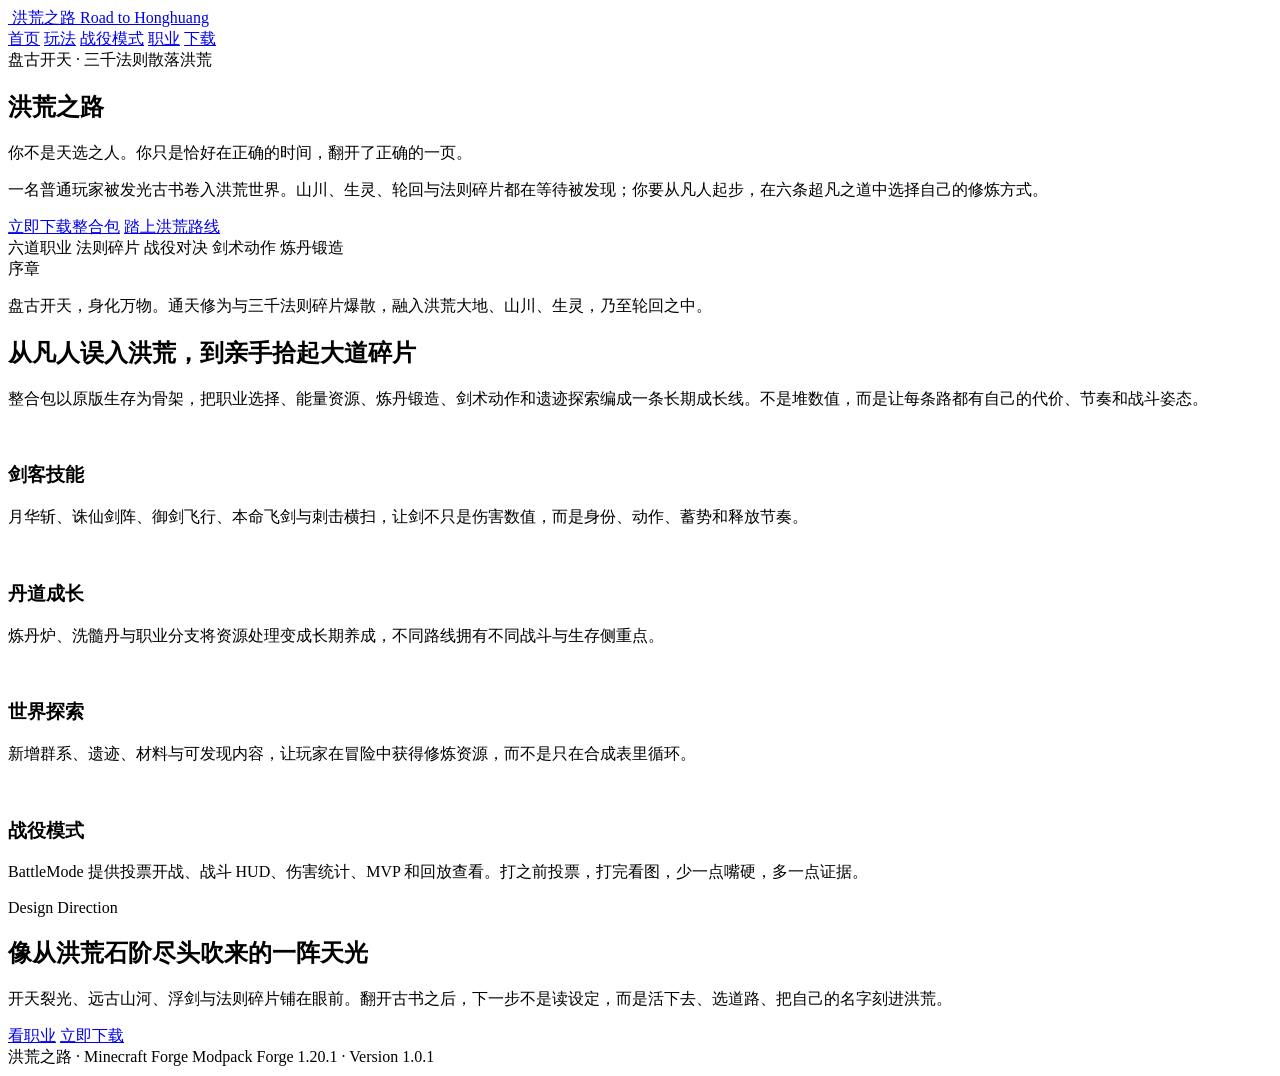
==== index.html @ 897bc189 "Add files via upload" ====
<!doctype html>
<html lang="zh-CN">
  <head>
    <meta charset="utf-8">
    <meta name="viewport" content="width=device-width, initial-scale=1">
    <title>洪荒之路 | Minecraft 修仙整合包</title>
    <meta name="description" content="洪荒之路 Minecraft 修仙整合包宣传站。开天之后，三千大道散落洪荒。">
    <link rel="stylesheet" href="styles.css">
  </head>
  <body class="home-page">
    <div class="site-shell">
      <header class="topbar">
        <a class="brand" href="index.html" aria-label="洪荒之路首页">
          <img class="brand-mark" src="assets/textures/book_of_truth.png" alt="">
          <span class="brand-text">
            <span class="brand-title">洪荒之路</span>
            <span class="brand-subtitle">Road to Honghuang</span>
          </span>
        </a>
        <nav class="nav" aria-label="主导航">
          <a class="active" href="index.html">首页</a>
          <a href="gameplay.html">玩法</a>
          <a href="battle.html">战役模式</a>
          <a href="classes.html">职业</a>
          <a href="download.html">下载</a>
        </nav>
      </header>

      <main>
        <section class="hero">
          <div class="hero-copy reveal">
            <span class="kicker">盘古开天 · 三千法则散落洪荒</span>
            <h1>洪荒之路</h1>
            <p class="prologue">你不是天选之人。你只是恰好在正确的时间，翻开了正确的一页。</p>
            <p class="hero-lede">一名普通玩家被发光古书卷入洪荒世界。山川、生灵、轮回与法则碎片都在等待被发现；你要从凡人起步，在六条超凡之道中选择自己的修炼方式。</p>
            <div class="cta-row">
              <a class="button primary" data-download-link href="download.html">立即下载整合包</a>
              <a class="button" href="gameplay.html">踏上洪荒路线</a>
            </div>
            <div class="hero-runes" aria-label="整合包特性">
              <span>六道职业</span>
              <span>法则碎片</span>
              <span>战役对决</span>
              <span>剑术动作</span>
              <span>炼丹锻造</span>
            </div>
          </div>

          <div class="hero-art reveal" aria-hidden="true"></div>
        </section>

        <section class="section">
          <div class="prologue-card reveal">
            <span class="seal">序章</span>
            <p>盘古开天，身化万物。通天修为与三千法则碎片爆散，融入洪荒大地、山川、生灵，乃至轮回之中。</p>
          </div>
        </section>

        <section class="section">
          <div class="section-header reveal">
            <h2>从凡人误入洪荒，到亲手拾起大道碎片</h2>
            <p>整合包以原版生存为骨架，把职业选择、能量资源、炼丹锻造、剑术动作和遗迹探索编成一条长期成长线。不是堆数值，而是让每条路都有自己的代价、节奏和战斗姿态。</p>
          </div>
          <div class="grid three">
            <article class="feature reveal">
              <div>
                <img src="assets/textures/swordsman_moon_slash.png" alt="">
                <h3>剑客技能</h3>
                <p>月华斩、诛仙剑阵、御剑飞行、本命飞剑与刺击横扫，让剑不只是伤害数值，而是身份、动作、蓄势和释放节奏。</p>
              </div>
            </article>
            <article class="feature reveal">
              <div>
                <img src="assets/textures/xisui_dan.png" alt="">
                <h3>丹道成长</h3>
                <p>炼丹炉、洗髓丹与职业分支将资源处理变成长期养成，不同路线拥有不同战斗与生存侧重点。</p>
              </div>
            </article>
            <article class="feature reveal">
              <div>
                <img src="assets/textures/quenching_crystal.png" alt="">
                <h3>世界探索</h3>
                <p>新增群系、遗迹、材料与可发现内容，让玩家在冒险中获得修炼资源，而不是只在合成表里循环。</p>
              </div>
            </article>
            <article class="feature reveal">
              <div>
                <img src="assets/textures/fightmode.png" alt="">
                <h3>战役模式</h3>
                <p>BattleMode 提供投票开战、战斗 HUD、伤害统计、MVP 和回放查看。打之前投票，打完看图，少一点嘴硬，多一点证据。</p>
              </div>
            </article>
          </div>
        </section>

        <section class="section split">
          <div class="panel showcase-image reveal"></div>
          <div class="panel reveal">
            <span class="kicker">Design Direction</span>
            <h2>像从洪荒石阶尽头吹来的一阵天光</h2>
            <p>开天裂光、远古山河、浮剑与法则碎片铺在眼前。翻开古书之后，下一步不是读设定，而是活下去、选道路、把自己的名字刻进洪荒。</p>
            <div class="button-row">
              <a class="button" href="classes.html">看职业</a>
              <a class="button" href="download.html">立即下载</a>
            </div>
          </div>
        </section>
      </main>

      <footer class="footer">
        <span>洪荒之路 · Minecraft Forge Modpack</span>
        <span>Forge <span data-minecraft>1.20.1</span> · Version <span data-version>1.0.1</span></span>
      </footer>
    </div>
    <script src="config.js"></script>
    <script src="script.js"></script>
  </body>
</html>
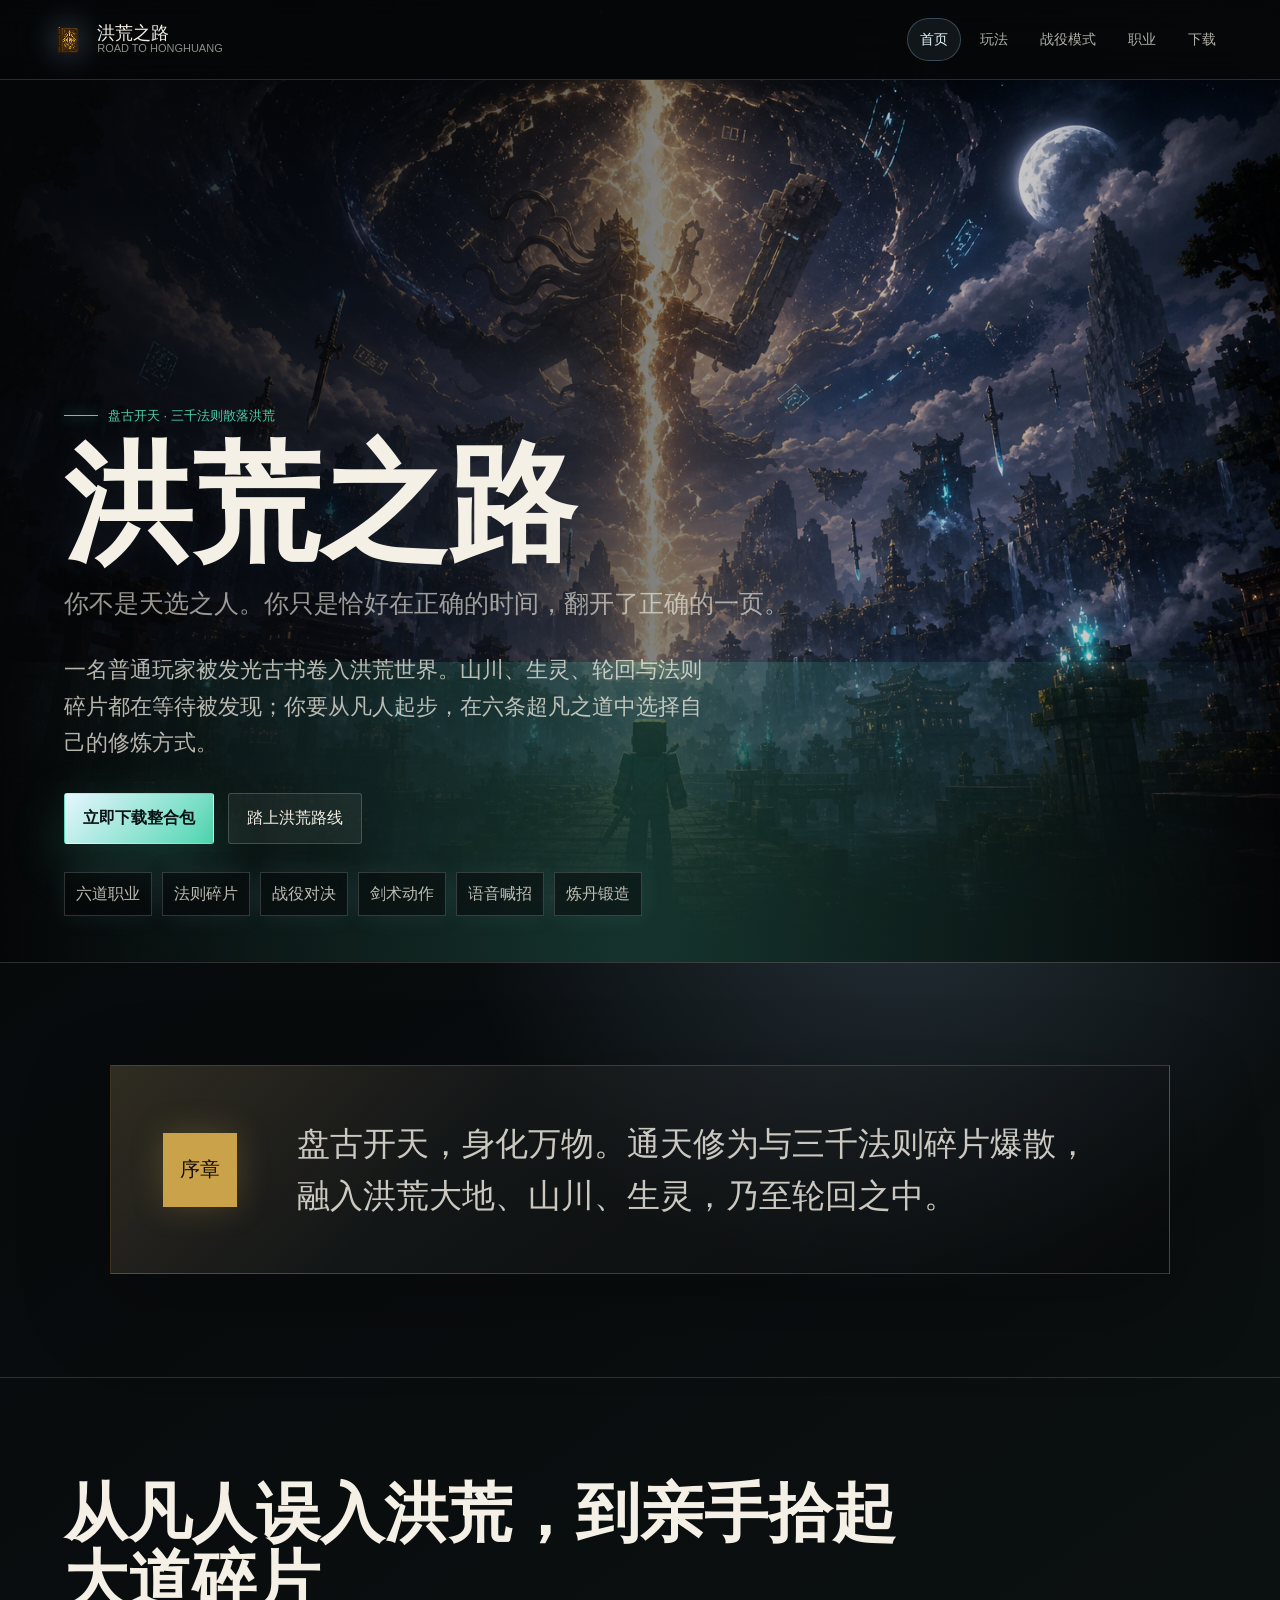
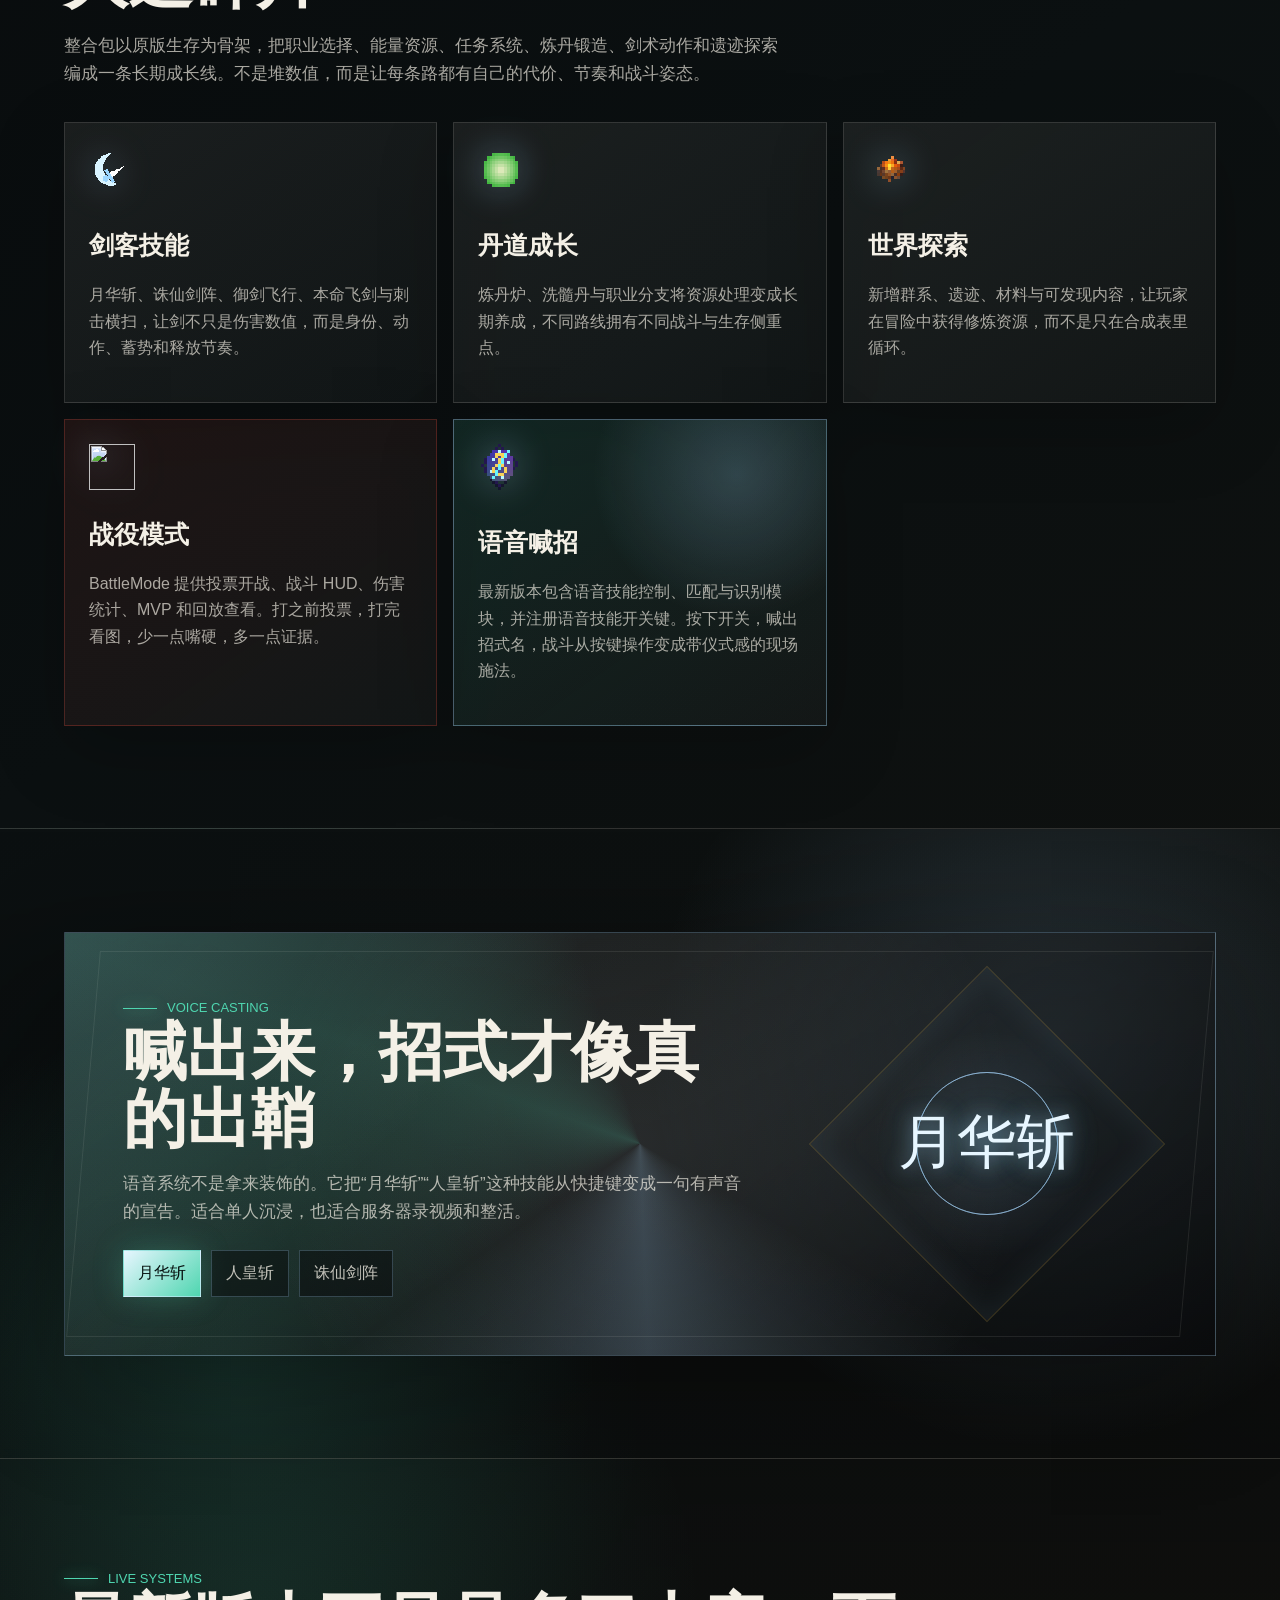
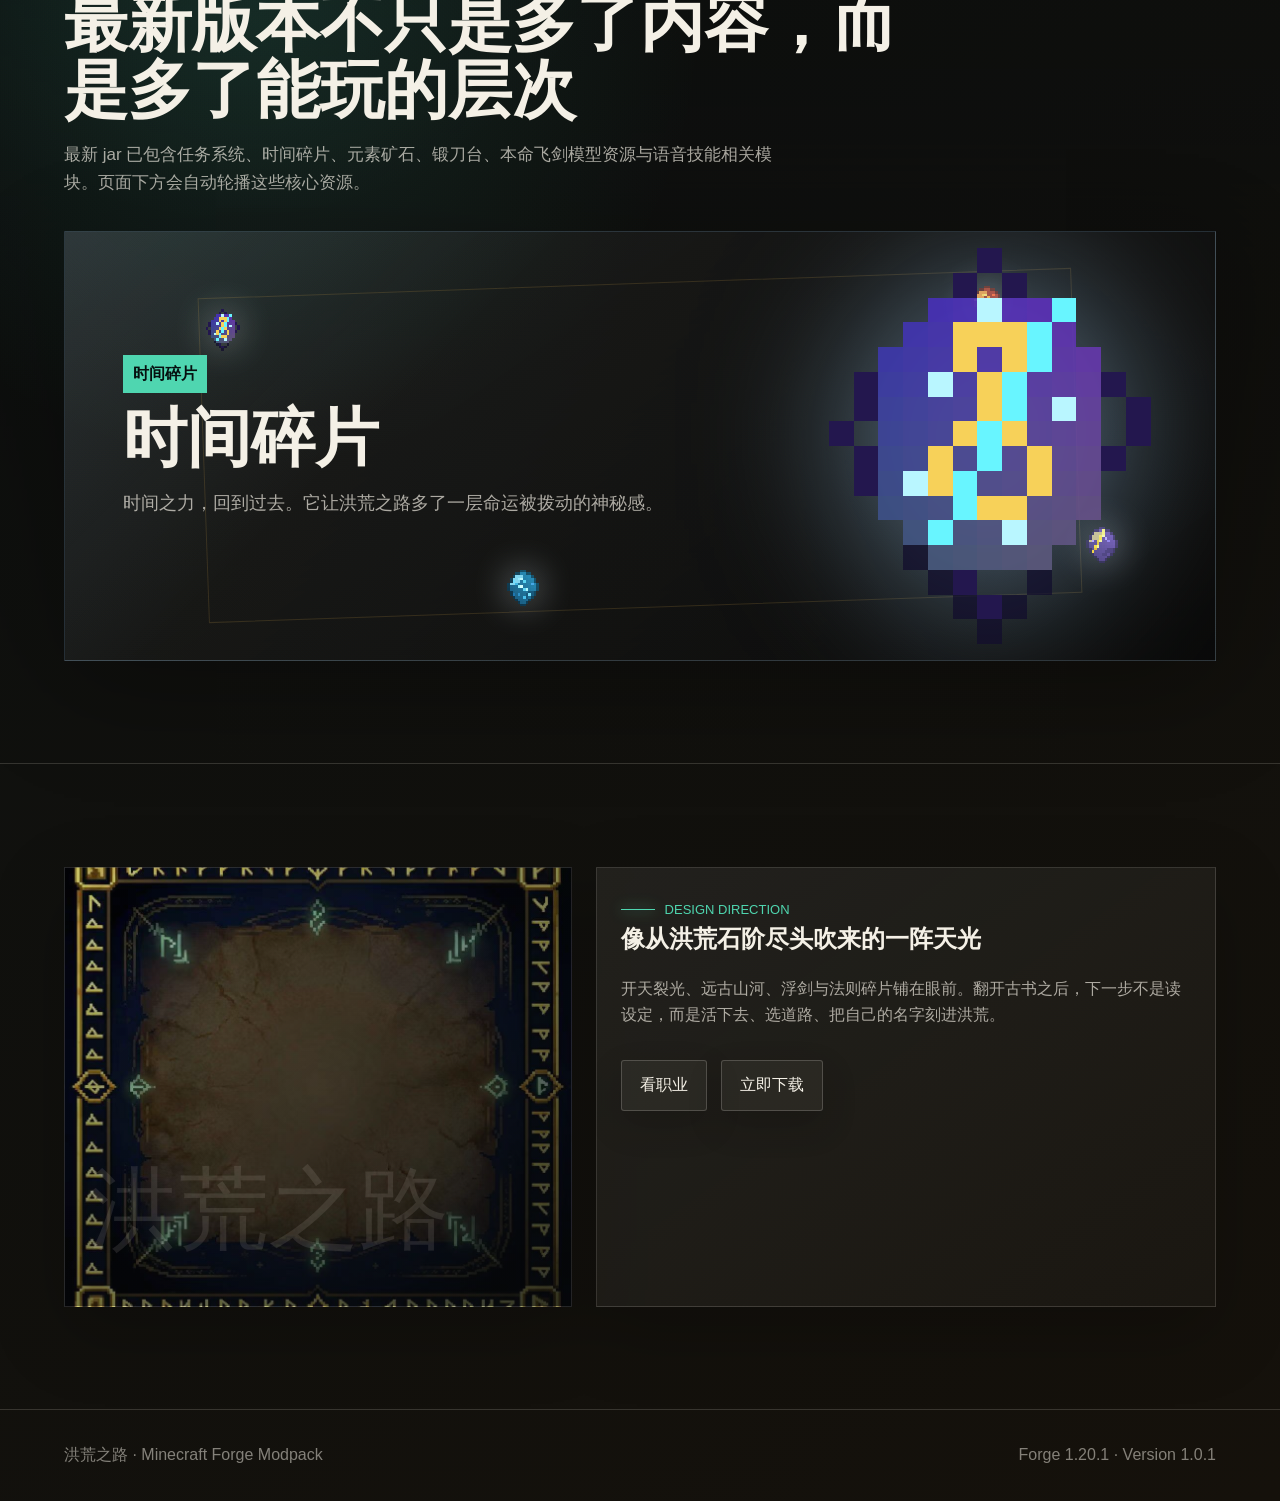
==== commit abcba3e6: "Add files via upload" ====
--- a/index.html
+++ b/index.html
@@ -42,6 +42,7 @@
               <span>法则碎片</span>
               <span>战役对决</span>
               <span>剑术动作</span>
+              <span>语音喊招</span>
               <span>炼丹锻造</span>
             </div>
           </div>
@@ -59,7 +60,7 @@
         <section class="section">
           <div class="section-header reveal">
             <h2>从凡人误入洪荒，到亲手拾起大道碎片</h2>
-            <p>整合包以原版生存为骨架，把职业选择、能量资源、炼丹锻造、剑术动作和遗迹探索编成一条长期成长线。不是堆数值，而是让每条路都有自己的代价、节奏和战斗姿态。</p>
+            <p>整合包以原版生存为骨架，把职业选择、能量资源、任务系统、炼丹锻造、剑术动作和遗迹探索编成一条长期成长线。不是堆数值，而是让每条路都有自己的代价、节奏和战斗姿态。</p>
           </div>
           <div class="grid three">
             <article class="feature reveal">
@@ -90,6 +91,58 @@
                 <p>BattleMode 提供投票开战、战斗 HUD、伤害统计、MVP 和回放查看。打之前投票，打完看图，少一点嘴硬，多一点证据。</p>
               </div>
             </article>
+            <article class="feature reveal voice-feature-card">
+              <div>
+                <img src="assets/textures/time_fragment.png" alt="">
+                <h3>语音喊招</h3>
+                <p>最新版本包含语音技能控制、匹配与识别模块，并注册语音技能开关键。按下开关，喊出招式名，战斗从按键操作变成带仪式感的现场施法。</p>
+              </div>
+            </article>
+          </div>
+        </section>
+
+        <section class="section voice-command-section">
+          <div class="voice-command-panel reveal" data-voice-panel>
+            <div class="voice-command-copy">
+              <span class="kicker">Voice Casting</span>
+              <h2>喊出来，招式才像真的出鞘</h2>
+              <p>语音系统不是拿来装饰的。它把“月华斩”“人皇斩”这种技能从快捷键变成一句有声音的宣告。适合单人沉浸，也适合服务器录视频和整活。</p>
+              <div class="voice-command-actions">
+                <button type="button" data-voice-command="月华斩">月华斩</button>
+                <button type="button" data-voice-command="人皇斩">人皇斩</button>
+                <button type="button" data-voice-command="诛仙剑阵">诛仙剑阵</button>
+              </div>
+            </div>
+            <div class="voice-orb" aria-hidden="true">
+              <span data-voice-output>月华斩</span>
+              <i></i>
+              <i></i>
+              <i></i>
+            </div>
+          </div>
+        </section>
+
+        <section class="section dynamic-showcase">
+          <div class="section-header reveal">
+            <span class="kicker">Live Systems</span>
+            <h2>最新版本不只是多了内容，而是多了能玩的层次</h2>
+            <p>最新 jar 已包含任务系统、时间碎片、元素矿石、锻刀台、本命飞剑模型资源与语音技能相关模块。页面下方会自动轮播这些核心资源。</p>
+          </div>
+          <div class="artifact-stage reveal" data-artifact-stage>
+            <div class="artifact-orbit" aria-hidden="true">
+              <img src="assets/textures/time_fragment.png" alt="">
+              <img src="assets/textures/fire_stone.png" alt="">
+              <img src="assets/textures/water_stone.png" alt="">
+              <img src="assets/textures/lightning_stone.png" alt="">
+            </div>
+            <div class="artifact-copy">
+              <span class="artifact-tag" data-artifact-tag>时间碎片</span>
+              <h3 data-artifact-title>时间碎片</h3>
+              <p data-artifact-desc>时间之力，回到过去。它让洪荒之路多了一层“命运被拨动”的神秘感。</p>
+            </div>
+            <div class="artifact-preview">
+              <img data-artifact-img src="assets/textures/time_fragment.png" alt="时间碎片">
+            </div>
           </div>
         </section>
 
--- a/styles.css
+++ b/styles.css
@@ -0,0 +1,1246 @@
+:root {
+  --ink: #07090b;
+  --paper: #f4f0e6;
+  --paper-dim: #d9d0bf;
+  --moon: #a8d8ff;
+  --moon-strong: #e7f6ff;
+  --jade: #4fd6b0;
+  --gold: #caa24a;
+  --red: #b94135;
+  --line: rgba(244, 240, 230, 0.16);
+  --glass: rgba(10, 14, 17, 0.62);
+  --shadow: 0 26px 90px rgba(0, 0, 0, 0.34);
+}
+
+* {
+  box-sizing: border-box;
+}
+
+html {
+  scroll-behavior: smooth;
+}
+
+body {
+  margin: 0;
+  color: var(--paper);
+  background:
+    radial-gradient(circle at 70% 18%, rgba(168, 216, 255, 0.18), transparent 28rem),
+    radial-gradient(circle at 18% 64%, rgba(79, 214, 176, 0.1), transparent 26rem),
+    linear-gradient(145deg, #050608 0%, #0b1011 43%, #15110b 100%);
+  font-family: "Microsoft YaHei UI", "Noto Sans SC", "PingFang SC", sans-serif;
+  line-height: 1.65;
+}
+
+body::before {
+  content: "";
+  position: fixed;
+  inset: 0;
+  pointer-events: none;
+  opacity: 0.32;
+  background-image:
+    linear-gradient(rgba(255, 255, 255, 0.035) 1px, transparent 1px),
+    linear-gradient(90deg, rgba(255, 255, 255, 0.025) 1px, transparent 1px);
+  background-size: 44px 44px;
+  mask-image: linear-gradient(to bottom, black, transparent 88%);
+}
+
+body::after {
+  content: "";
+  position: fixed;
+  inset: 0;
+  pointer-events: none;
+  background-image: url("assets/textures/skill_tree_background.png");
+  background-size: 520px;
+  background-position: center top;
+  opacity: 0.055;
+  mix-blend-mode: screen;
+}
+
+.starfield {
+  position: fixed;
+  inset: 0;
+  z-index: 0;
+  pointer-events: none;
+  opacity: 0.78;
+  mix-blend-mode: screen;
+}
+
+.home-page::after {
+  opacity: 0.025;
+}
+
+a {
+  color: inherit;
+  text-decoration: none;
+}
+
+img {
+  max-width: 100%;
+}
+
+.site-shell {
+  min-height: 100vh;
+  position: relative;
+  z-index: 1;
+  overflow-x: clip;
+}
+
+.topbar {
+  position: sticky;
+  top: 0;
+  z-index: 20;
+  display: flex;
+  align-items: center;
+  justify-content: space-between;
+  gap: 22px;
+  padding: 18px clamp(18px, 4vw, 64px);
+  background: rgba(5, 6, 8, 0.72);
+  backdrop-filter: blur(18px);
+  border-bottom: 1px solid var(--line);
+}
+
+.brand {
+  display: flex;
+  align-items: center;
+  gap: 12px;
+  min-width: max-content;
+}
+
+.brand-mark {
+  width: 34px;
+  height: 34px;
+  image-rendering: pixelated;
+  filter: drop-shadow(0 0 16px rgba(168, 216, 255, 0.42));
+}
+
+.brand-text {
+  display: grid;
+  line-height: 1.05;
+}
+
+.brand-title {
+  font-family: "SimSun", "Noto Serif SC", serif;
+  font-size: 18px;
+  letter-spacing: 0;
+}
+
+.brand-subtitle {
+  color: rgba(244, 240, 230, 0.58);
+  font-size: 11px;
+  text-transform: uppercase;
+}
+
+.nav {
+  display: flex;
+  align-items: center;
+  gap: 6px;
+  flex-wrap: wrap;
+  justify-content: flex-end;
+}
+
+.nav a {
+  padding: 9px 12px;
+  border: 1px solid transparent;
+  border-radius: 999px;
+  color: rgba(244, 240, 230, 0.72);
+  font-size: 14px;
+}
+
+.nav a:hover,
+.nav a.active {
+  color: var(--moon-strong);
+  border-color: rgba(168, 216, 255, 0.26);
+  background: rgba(168, 216, 255, 0.08);
+}
+
+.hero {
+  position: relative;
+  min-height: calc(100vh - 72px);
+  display: grid;
+  grid-template-columns: minmax(0, 1fr);
+  align-items: end;
+  padding: clamp(52px, 8vw, 112px) clamp(18px, 5vw, 78px) 46px;
+  background:
+    linear-gradient(90deg, rgba(5, 6, 8, 0.92) 0%, rgba(5, 6, 8, 0.62) 42%, rgba(5, 6, 8, 0.22) 72%),
+    linear-gradient(0deg, rgba(5, 6, 8, 0.96) 0%, rgba(5, 6, 8, 0.0) 34%),
+    url("assets/textures/honghuang_hero.png") center / cover;
+  overflow: hidden;
+}
+
+.hero::before {
+  content: "";
+  position: absolute;
+  inset: auto 0 0 0;
+  height: 34%;
+  width: auto;
+  aspect-ratio: auto;
+  border-radius: 0;
+  background:
+    linear-gradient(90deg, rgba(79, 214, 176, 0), rgba(79, 214, 176, 0.22), rgba(202, 162, 74, 0)),
+    linear-gradient(0deg, rgba(5, 6, 8, 0.96), transparent);
+  filter: none;
+  opacity: 1;
+}
+
+.hero-copy {
+  position: relative;
+  z-index: 2;
+  max-width: 860px;
+  padding-top: 24vh;
+}
+
+.kicker {
+  display: inline-flex;
+  align-items: center;
+  gap: 10px;
+  color: var(--jade);
+  font-size: 13px;
+  letter-spacing: 0;
+  text-transform: uppercase;
+}
+
+.kicker::before {
+  content: "";
+  width: 34px;
+  height: 1px;
+  background: var(--jade);
+  box-shadow: 0 0 14px var(--jade);
+}
+
+h1,
+h2,
+h3 {
+  margin: 0;
+  font-family: "STSong", "SimSun", "Noto Serif SC", serif;
+  font-weight: 600;
+  letter-spacing: 0;
+}
+
+h1 {
+  margin-top: 18px;
+  font-size: clamp(64px, 10vw, 154px);
+  line-height: 0.94;
+  text-shadow: 0 0 42px rgba(5, 6, 8, 0.58), 0 0 28px rgba(168, 216, 255, 0.12);
+}
+
+.hero-lede {
+  margin: 28px 0 0;
+  max-width: 650px;
+  color: rgba(244, 240, 230, 0.74);
+  font-size: clamp(17px, 2vw, 22px);
+}
+
+.hero-runes {
+  display: flex;
+  flex-wrap: wrap;
+  gap: 10px;
+  margin-top: 28px;
+}
+
+.hero-runes span {
+  padding: 8px 11px;
+  border: 1px solid rgba(244, 240, 230, 0.18);
+  background: rgba(5, 6, 8, 0.48);
+  color: rgba(244, 240, 230, 0.76);
+  box-shadow: 0 0 24px rgba(168, 216, 255, 0.08);
+}
+
+.prologue {
+  max-width: 760px;
+  margin-top: 18px;
+  color: rgba(244, 240, 230, 0.62);
+  font-family: "STSong", "SimSun", "Noto Serif SC", serif;
+  font-size: clamp(18px, 2.2vw, 25px);
+}
+
+.cta-row,
+.button-row {
+  display: flex;
+  flex-wrap: wrap;
+  gap: 14px;
+  margin-top: 32px;
+}
+
+.button {
+  display: inline-flex;
+  align-items: center;
+  justify-content: center;
+  min-height: 46px;
+  padding: 11px 18px;
+  border-radius: 3px;
+  border: 1px solid rgba(244, 240, 230, 0.2);
+  color: var(--paper);
+  background: rgba(244, 240, 230, 0.05);
+  box-shadow: 0 14px 34px rgba(0, 0, 0, 0.18);
+  transition: transform 180ms ease, background 180ms ease, border-color 180ms ease;
+}
+
+.button:hover {
+  transform: translateY(-2px);
+  border-color: rgba(168, 216, 255, 0.5);
+  background: rgba(168, 216, 255, 0.12);
+}
+
+.button.primary {
+  color: #091113;
+  background: linear-gradient(135deg, var(--moon-strong), var(--jade));
+  border-color: transparent;
+  box-shadow: 0 18px 54px rgba(79, 214, 176, 0.22);
+  font-weight: 700;
+}
+
+.hero-art {
+  position: relative;
+  z-index: 1;
+  min-height: 500px;
+  display: grid;
+  place-items: center;
+}
+
+.home-page .hero-art {
+  display: none;
+}
+
+.sword-stage {
+  position: relative;
+  width: min(480px, 86vw);
+  aspect-ratio: 0.78;
+}
+
+.sword-stage::before {
+  content: "";
+  position: absolute;
+  inset: 14% 4% 8%;
+  border: 1px solid rgba(168, 216, 255, 0.18);
+  transform: skewY(-8deg);
+  background: linear-gradient(145deg, rgba(244, 240, 230, 0.07), rgba(79, 214, 176, 0.03));
+  box-shadow: var(--shadow);
+}
+
+.sword-stage::after {
+  content: "";
+  position: absolute;
+  left: 13%;
+  right: 3%;
+  top: 54%;
+  height: 24px;
+  transform: rotate(-18deg);
+  background: linear-gradient(90deg, transparent, rgba(231, 246, 255, 0.85), rgba(168, 216, 255, 0.22), transparent);
+  filter: blur(7px);
+  opacity: 0.8;
+}
+
+.hero-sword {
+  position: absolute;
+  width: 42%;
+  left: 32%;
+  top: 8%;
+  image-rendering: pixelated;
+  transform: rotate(-31deg) scale(7);
+  transform-origin: 50% 50%;
+  filter: drop-shadow(0 0 24px rgba(168, 216, 255, 0.7));
+}
+
+.hero-book {
+  position: absolute;
+  width: 22%;
+  left: 7%;
+  bottom: 13%;
+  image-rendering: pixelated;
+  transform: scale(4);
+  filter: drop-shadow(0 0 18px rgba(202, 162, 74, 0.55));
+}
+
+.stat-strip {
+  position: absolute;
+  right: 0;
+  bottom: 8%;
+  display: grid;
+  gap: 10px;
+  padding: 16px;
+  border: 1px solid rgba(244, 240, 230, 0.14);
+  background: rgba(7, 9, 11, 0.78);
+  backdrop-filter: blur(16px);
+  box-shadow: var(--shadow);
+}
+
+.stat-strip span {
+  color: rgba(244, 240, 230, 0.58);
+  font-size: 12px;
+}
+
+.stat-strip strong {
+  display: block;
+  font-family: "SimSun", serif;
+  font-size: 20px;
+  color: var(--moon-strong);
+}
+
+.section {
+  padding: clamp(64px, 8vw, 118px) clamp(18px, 5vw, 78px);
+  border-top: 1px solid var(--line);
+}
+
+.prologue-card {
+  max-width: 1060px;
+  margin: 0 auto;
+  display: grid;
+  grid-template-columns: 92px 1fr;
+  gap: clamp(18px, 4vw, 42px);
+  align-items: center;
+  padding: clamp(24px, 5vw, 52px);
+  border: 1px solid rgba(202, 162, 74, 0.28);
+  background:
+    linear-gradient(135deg, rgba(202, 162, 74, 0.13), transparent 34%),
+    linear-gradient(145deg, rgba(244, 240, 230, 0.075), rgba(5, 6, 8, 0.42));
+  box-shadow: 0 28px 90px rgba(0, 0, 0, 0.28);
+}
+
+.prologue-card .seal {
+  display: grid;
+  place-items: center;
+  width: 74px;
+  height: 74px;
+  color: #130d05;
+  background: var(--gold);
+  font-family: "STSong", "SimSun", serif;
+  font-size: 20px;
+  box-shadow: 0 0 32px rgba(202, 162, 74, 0.26);
+}
+
+.prologue-card p {
+  margin: 0;
+  color: rgba(244, 240, 230, 0.82);
+  font-family: "STSong", "SimSun", "Noto Serif SC", serif;
+  font-size: clamp(20px, 2.6vw, 34px);
+  line-height: 1.55;
+}
+
+.section-header {
+  max-width: 860px;
+  margin-bottom: 34px;
+}
+
+.section-header h2 {
+  font-size: clamp(34px, 5vw, 70px);
+  line-height: 1.05;
+}
+
+.section-header p {
+  max-width: 720px;
+  color: rgba(244, 240, 230, 0.68);
+  font-size: 17px;
+}
+
+.grid {
+  display: grid;
+  gap: 16px;
+}
+
+.grid.three {
+  grid-template-columns: repeat(3, minmax(0, 1fr));
+}
+
+.grid.two {
+  grid-template-columns: repeat(2, minmax(0, 1fr));
+}
+
+.panel,
+.feature,
+.download-panel {
+  border: 1px solid rgba(244, 240, 230, 0.14);
+  background: linear-gradient(145deg, rgba(244, 240, 230, 0.075), rgba(244, 240, 230, 0.028));
+  box-shadow: 0 24px 70px rgba(0, 0, 0, 0.22);
+}
+
+.panel,
+.feature {
+  padding: 24px;
+}
+
+.feature {
+  min-height: 250px;
+  display: flex;
+  flex-direction: column;
+  justify-content: space-between;
+}
+
+.feature img {
+  width: 46px;
+  height: 46px;
+  image-rendering: pixelated;
+  margin-bottom: 24px;
+  filter: drop-shadow(0 0 18px rgba(168, 216, 255, 0.36));
+}
+
+.feature:nth-child(4) {
+  border-color: rgba(185, 65, 53, 0.34);
+  background:
+    linear-gradient(145deg, rgba(185, 65, 53, 0.12), rgba(244, 240, 230, 0.03));
+}
+
+.voice-feature-card {
+  border-color: rgba(168, 216, 255, 0.36);
+  background:
+    radial-gradient(circle at 76% 18%, rgba(168, 216, 255, 0.2), transparent 9rem),
+    linear-gradient(145deg, rgba(79, 214, 176, 0.12), rgba(244, 240, 230, 0.03));
+}
+
+.voice-feature-card img {
+  animation: voiceIconFloat 3.4s ease-in-out infinite;
+}
+
+.feature h3,
+.panel h3 {
+  font-size: 25px;
+}
+
+.feature p,
+.panel p,
+.timeline p,
+.download-panel p {
+  color: rgba(244, 240, 230, 0.67);
+}
+
+.split {
+  display: grid;
+  grid-template-columns: minmax(0, 0.9fr) minmax(300px, 1.1fr);
+  gap: 24px;
+  align-items: stretch;
+}
+
+.showcase-image {
+  min-height: 440px;
+  position: relative;
+  overflow: hidden;
+  background:
+    linear-gradient(145deg, rgba(7, 9, 11, 0.2), rgba(7, 9, 11, 0.82)),
+    url("assets/textures/skill_tree_background.png") center / cover;
+}
+
+.showcase-image::after {
+  content: "洪荒之路";
+  position: absolute;
+  left: 24px;
+  bottom: 22px;
+  font-family: "SimSun", serif;
+  font-size: clamp(40px, 7vw, 94px);
+  color: rgba(244, 240, 230, 0.11);
+}
+
+.dynamic-showcase {
+  background:
+    radial-gradient(circle at 20% 18%, rgba(79, 214, 176, 0.11), transparent 28rem),
+    linear-gradient(180deg, rgba(7, 9, 11, 0.28), rgba(7, 9, 11, 0));
+}
+
+.artifact-stage {
+  position: relative;
+  min-height: 430px;
+  display: grid;
+  grid-template-columns: minmax(0, 1fr) minmax(220px, 0.48fr);
+  gap: clamp(24px, 6vw, 76px);
+  align-items: center;
+  overflow: hidden;
+  padding: clamp(28px, 5vw, 58px);
+  border: 1px solid rgba(168, 216, 255, 0.18);
+  background:
+    linear-gradient(135deg, rgba(168, 216, 255, 0.1), transparent 32%),
+    linear-gradient(145deg, rgba(244, 240, 230, 0.07), rgba(5, 6, 8, 0.56));
+  box-shadow: 0 32px 100px rgba(0, 0, 0, 0.26);
+}
+
+.artifact-stage::before {
+  content: "";
+  position: absolute;
+  inset: 12%;
+  border: 1px solid rgba(202, 162, 74, 0.18);
+  transform: rotate(-2deg);
+}
+
+.artifact-copy,
+.artifact-preview {
+  position: relative;
+  z-index: 1;
+}
+
+.artifact-tag {
+  display: inline-flex;
+  margin-bottom: 14px;
+  padding: 6px 10px;
+  color: #06100f;
+  background: var(--jade);
+  font-weight: 700;
+}
+
+.artifact-copy h3 {
+  font-size: clamp(34px, 5vw, 76px);
+  line-height: 1;
+}
+
+.artifact-copy p {
+  max-width: 680px;
+  color: rgba(244, 240, 230, 0.68);
+  font-size: 18px;
+}
+
+.artifact-preview {
+  display: grid;
+  place-items: center;
+  min-height: 260px;
+}
+
+.artifact-preview img {
+  width: min(180px, 44vw);
+  image-rendering: pixelated;
+  transform: scale(2.2);
+  filter: drop-shadow(0 0 34px rgba(168, 216, 255, 0.5));
+  animation: artifactHover 3.8s ease-in-out infinite;
+}
+
+.artifact-orbit {
+  position: absolute;
+  inset: 0;
+  pointer-events: none;
+}
+
+.artifact-orbit img {
+  position: absolute;
+  width: 42px;
+  image-rendering: pixelated;
+  filter: drop-shadow(0 0 18px rgba(231, 246, 255, 0.45));
+  animation: orbitArtifact 14s linear infinite;
+}
+
+.artifact-orbit img:nth-child(1) {
+  left: 12%;
+  top: 18%;
+}
+
+.artifact-orbit img:nth-child(2) {
+  right: 18%;
+  top: 12%;
+  animation-delay: -3s;
+}
+
+.artifact-orbit img:nth-child(3) {
+  left: 38%;
+  bottom: 12%;
+  animation-delay: -6s;
+}
+
+.artifact-orbit img:nth-child(4) {
+  right: 8%;
+  bottom: 22%;
+  animation-delay: -9s;
+}
+
+.artifact-flash .artifact-preview img {
+  animation: artifactSwap 520ms ease, artifactHover 3.8s ease-in-out infinite 520ms;
+}
+
+.voice-command-section {
+  background:
+    radial-gradient(circle at 82% 35%, rgba(168, 216, 255, 0.17), transparent 25rem),
+    radial-gradient(circle at 18% 86%, rgba(79, 214, 176, 0.11), transparent 23rem),
+    linear-gradient(180deg, rgba(7, 9, 11, 0), rgba(7, 9, 11, 0.42));
+}
+
+.voice-command-panel {
+  position: relative;
+  isolation: isolate;
+  display: grid;
+  grid-template-columns: minmax(0, 1fr) minmax(250px, 0.54fr);
+  gap: clamp(24px, 5vw, 70px);
+  align-items: center;
+  overflow: hidden;
+  padding: clamp(28px, 5vw, 58px);
+  border: 1px solid rgba(168, 216, 255, 0.26);
+  background:
+    linear-gradient(135deg, rgba(168, 216, 255, 0.12), transparent 34%),
+    linear-gradient(145deg, rgba(244, 240, 230, 0.07), rgba(5, 6, 8, 0.58));
+  box-shadow: 0 34px 110px rgba(0, 0, 0, 0.3);
+}
+
+.voice-command-panel.compact {
+  margin-bottom: 18px;
+  grid-template-columns: minmax(0, 0.96fr) minmax(220px, 0.44fr);
+  border-color: rgba(79, 214, 176, 0.3);
+}
+
+.voice-command-panel::before {
+  content: "";
+  position: absolute;
+  inset: -42%;
+  z-index: -1;
+  background:
+    conic-gradient(from 120deg, transparent, rgba(168, 216, 255, 0.2), transparent 32%, rgba(79, 214, 176, 0.18), transparent 62%),
+    radial-gradient(circle, rgba(231, 246, 255, 0.1), transparent 34%);
+  animation: voiceSweep 8s linear infinite;
+}
+
+.voice-command-panel::after {
+  content: "";
+  position: absolute;
+  inset: 18px;
+  z-index: -1;
+  border: 1px solid rgba(244, 240, 230, 0.09);
+  transform: skewX(-5deg);
+}
+
+.voice-command-copy h2 {
+  max-width: 760px;
+  font-size: clamp(34px, 5vw, 72px);
+  line-height: 1.05;
+}
+
+.voice-command-copy p {
+  max-width: 700px;
+  color: rgba(244, 240, 230, 0.7);
+  font-size: 17px;
+}
+
+.voice-command-actions {
+  display: flex;
+  flex-wrap: wrap;
+  gap: 10px;
+  margin-top: 24px;
+}
+
+.voice-command-actions button {
+  min-height: 42px;
+  padding: 9px 14px;
+  border: 1px solid rgba(168, 216, 255, 0.24);
+  color: rgba(244, 240, 230, 0.78);
+  background: rgba(5, 6, 8, 0.46);
+  cursor: pointer;
+  font: inherit;
+  transition: transform 180ms ease, color 180ms ease, background 180ms ease, box-shadow 180ms ease;
+}
+
+.voice-command-actions button:hover {
+  transform: translateY(-2px);
+  color: var(--moon-strong);
+  box-shadow: 0 0 24px rgba(168, 216, 255, 0.16);
+}
+
+.voice-command-actions button.active {
+  color: #06100f;
+  background: linear-gradient(135deg, var(--moon-strong), var(--jade));
+  box-shadow: 0 0 30px rgba(79, 214, 176, 0.25);
+}
+
+.voice-orb {
+  position: relative;
+  display: grid;
+  place-items: center;
+  min-height: 260px;
+}
+
+.voice-orb::before {
+  content: "";
+  position: absolute;
+  width: min(250px, 64vw);
+  aspect-ratio: 1;
+  border: 1px solid rgba(202, 162, 74, 0.24);
+  transform: rotate(45deg);
+  background: radial-gradient(circle, rgba(168, 216, 255, 0.12), transparent 64%);
+  box-shadow: inset 0 0 34px rgba(168, 216, 255, 0.08);
+}
+
+.voice-orb span {
+  position: relative;
+  z-index: 2;
+  color: var(--moon-strong);
+  font-family: "STSong", "SimSun", "Noto Serif SC", serif;
+  font-size: clamp(30px, 4.6vw, 62px);
+  line-height: 1;
+  text-shadow: 0 0 18px rgba(168, 216, 255, 0.5), 0 0 40px rgba(79, 214, 176, 0.18);
+}
+
+.voice-orb i {
+  position: absolute;
+  width: 42%;
+  aspect-ratio: 1;
+  border: 1px solid rgba(168, 216, 255, 0.38);
+  border-radius: 50%;
+  animation: voiceRing 2.6s ease-out infinite;
+}
+
+.voice-orb i:nth-of-type(2) {
+  animation-delay: 0.55s;
+}
+
+.voice-orb i:nth-of-type(3) {
+  animation-delay: 1.1s;
+}
+
+.voice-fired .voice-orb span {
+  animation: voiceBurst 680ms ease;
+}
+
+.voice-fired .voice-orb::before {
+  animation: voiceSealKick 680ms ease;
+}
+
+.voice-panel-card {
+  border-color: rgba(168, 216, 255, 0.28);
+  background:
+    radial-gradient(circle at 18% 20%, rgba(168, 216, 255, 0.16), transparent 9rem),
+    linear-gradient(145deg, rgba(79, 214, 176, 0.1), rgba(244, 240, 230, 0.028));
+}
+
+.release-steps {
+  margin-top: 18px;
+}
+
+.release-steps ol {
+  margin: 18px 0 0;
+  padding-left: 24px;
+  color: rgba(244, 240, 230, 0.72);
+}
+
+.release-steps li + li {
+  margin-top: 10px;
+}
+
+.release-steps code {
+  color: var(--moon-strong);
+}
+
+.timeline {
+  display: grid;
+  gap: 12px;
+}
+
+.timeline-item {
+  display: grid;
+  grid-template-columns: 74px 1fr;
+  gap: 18px;
+  padding: 22px 0;
+  border-top: 1px solid rgba(244, 240, 230, 0.12);
+}
+
+.timeline-item:first-child {
+  border-top: 0;
+}
+
+.timeline-index {
+  color: var(--gold);
+  font-family: "SimSun", serif;
+  font-size: 26px;
+}
+
+.quest-console {
+  display: grid;
+  grid-template-columns: minmax(0, 1fr) minmax(260px, 0.62fr);
+  gap: 28px;
+  align-items: center;
+  padding: clamp(24px, 5vw, 48px);
+  border: 1px solid rgba(79, 214, 176, 0.26);
+  background:
+    linear-gradient(135deg, rgba(79, 214, 176, 0.13), transparent 40%),
+    rgba(244, 240, 230, 0.04);
+}
+
+.quest-console h2 {
+  font-size: clamp(34px, 5vw, 64px);
+}
+
+.quest-console p {
+  color: rgba(244, 240, 230, 0.68);
+}
+
+.quest-list {
+  display: grid;
+  grid-template-columns: repeat(5, minmax(0, 1fr));
+  gap: 8px;
+}
+
+.quest-list button {
+  min-height: 64px;
+  border: 1px solid rgba(244, 240, 230, 0.14);
+  color: rgba(244, 240, 230, 0.72);
+  background: rgba(5, 6, 8, 0.42);
+  cursor: pointer;
+}
+
+.quest-list button.active {
+  color: #06100f;
+  background: var(--jade);
+  box-shadow: 0 0 28px rgba(79, 214, 176, 0.24);
+}
+
+.class-card {
+  position: relative;
+  min-height: 290px;
+  overflow: hidden;
+}
+
+.class-card::after {
+  content: "";
+  position: absolute;
+  inset: auto 18px 18px auto;
+  width: 72px;
+  aspect-ratio: 1;
+  background: var(--accent);
+  opacity: 0.16;
+  filter: blur(24px);
+}
+
+.swordsman-focus {
+  background:
+    linear-gradient(90deg, rgba(168, 216, 255, 0.08), transparent 45%),
+    linear-gradient(180deg, rgba(7, 9, 11, 0), rgba(7, 9, 11, 0.42));
+}
+
+.sword-grid {
+  display: grid;
+  grid-template-columns: minmax(280px, 0.86fr) minmax(0, 1.14fr);
+  gap: 18px;
+}
+
+.sword-feature-main {
+  min-height: 100%;
+  border-color: rgba(168, 216, 255, 0.28);
+}
+
+.sword-feature-main img {
+  width: 82px;
+  height: 82px;
+  image-rendering: pixelated;
+  transform: scale(2.4) rotate(-18deg);
+  transform-origin: left center;
+  margin: 26px 0 48px;
+  filter: drop-shadow(0 0 24px rgba(168, 216, 255, 0.55));
+}
+
+.layered-sword {
+  position: relative;
+  width: 130px;
+  height: 130px;
+  margin: 22px 0 54px;
+  transform: rotate(-18deg) scale(1.45);
+  transform-origin: left center;
+}
+
+.layered-sword img {
+  position: absolute;
+  inset: 0;
+  width: 100%;
+  height: 100%;
+  image-rendering: pixelated;
+  filter: drop-shadow(0 0 18px rgba(168, 216, 255, 0.5));
+  animation: swordLayerPulse 2.8s ease-in-out infinite;
+}
+
+.layered-sword img:nth-child(2) {
+  animation-delay: 0.2s;
+}
+
+.layered-sword img:nth-child(3) {
+  animation-delay: 0.4s;
+}
+
+.layered-sword img:nth-child(4) {
+  animation-delay: 0.6s;
+}
+
+.layered-sword img:nth-child(5) {
+  animation-delay: 0.8s;
+}
+
+.sword-feature-list {
+  display: grid;
+  grid-template-columns: repeat(2, minmax(0, 1fr));
+  gap: 14px;
+}
+
+.highlight-panel {
+  border-color: rgba(79, 214, 176, 0.32);
+  background:
+    linear-gradient(145deg, rgba(79, 214, 176, 0.11), rgba(244, 240, 230, 0.028));
+}
+
+.battle-hero {
+  min-height: calc(100vh - 72px);
+  display: grid;
+  grid-template-columns: minmax(0, 1fr) minmax(280px, 0.72fr);
+  gap: clamp(24px, 6vw, 82px);
+  align-items: center;
+  background:
+    linear-gradient(120deg, rgba(5, 6, 8, 0.92), rgba(5, 6, 8, 0.52)),
+    url("assets/textures/honghuang_hero.png") center / cover;
+}
+
+.battle-copy {
+  max-width: 780px;
+}
+
+.battle-emblem {
+  position: relative;
+  display: grid;
+  place-items: center;
+  min-height: 360px;
+}
+
+.battle-emblem::before {
+  content: "";
+  position: absolute;
+  width: min(420px, 78vw);
+  aspect-ratio: 1;
+  border: 1px solid rgba(185, 65, 53, 0.38);
+  background:
+    radial-gradient(circle, rgba(185, 65, 53, 0.2), transparent 62%),
+    linear-gradient(145deg, rgba(244, 240, 230, 0.08), transparent);
+  transform: rotate(8deg);
+  box-shadow: 0 28px 90px rgba(0, 0, 0, 0.28);
+}
+
+.battle-emblem img {
+  position: relative;
+  width: min(340px, 68vw);
+  image-rendering: pixelated;
+  filter: drop-shadow(0 0 28px rgba(185, 65, 53, 0.44));
+}
+
+.battle-keys {
+  max-width: 920px;
+  margin: 0 auto;
+}
+
+.key-grid {
+  display: grid;
+  grid-template-columns: repeat(3, minmax(0, 1fr));
+  gap: 12px;
+  margin-top: 20px;
+}
+
+.key-grid span {
+  display: flex;
+  align-items: center;
+  gap: 12px;
+  padding: 14px;
+  border: 1px solid rgba(244, 240, 230, 0.14);
+  background: rgba(5, 6, 8, 0.36);
+  color: rgba(244, 240, 230, 0.72);
+}
+
+.key-grid strong {
+  display: grid;
+  place-items: center;
+  min-width: 34px;
+  height: 34px;
+  color: #120707;
+  background: var(--red);
+}
+
+.roast-strip {
+  display: grid;
+  grid-template-columns: repeat(4, minmax(0, 1fr));
+  gap: 12px;
+}
+
+.roast-strip span {
+  min-height: 86px;
+  display: flex;
+  align-items: center;
+  padding: 18px;
+  border: 1px solid rgba(185, 65, 53, 0.26);
+  background:
+    linear-gradient(145deg, rgba(185, 65, 53, 0.12), rgba(5, 6, 8, 0.4));
+  color: rgba(244, 240, 230, 0.78);
+  font-family: "STSong", "SimSun", "Noto Serif SC", serif;
+  font-size: 20px;
+}
+
+.badge {
+  display: inline-flex;
+  margin-bottom: 20px;
+  padding: 5px 9px;
+  color: #06100f;
+  background: var(--accent);
+  font-size: 12px;
+  font-weight: 700;
+}
+
+.download-panel {
+  display: grid;
+  grid-template-columns: 1fr auto;
+  gap: 30px;
+  align-items: center;
+  padding: clamp(24px, 4vw, 42px);
+}
+
+.download-meta {
+  display: flex;
+  flex-wrap: wrap;
+  gap: 10px;
+  margin-top: 20px;
+}
+
+.download-meta span {
+  border: 1px solid rgba(244, 240, 230, 0.14);
+  padding: 8px 10px;
+  color: rgba(244, 240, 230, 0.72);
+  background: rgba(7, 9, 11, 0.38);
+}
+
+.codebox {
+  margin-top: 18px;
+  padding: 18px;
+  overflow-x: auto;
+  color: var(--moon-strong);
+  border: 1px solid rgba(168, 216, 255, 0.18);
+  background: rgba(2, 4, 5, 0.56);
+  font-family: "Cascadia Mono", Consolas, monospace;
+  font-size: 13px;
+}
+
+.footer {
+  padding: 32px clamp(18px, 5vw, 78px);
+  color: rgba(244, 240, 230, 0.5);
+  border-top: 1px solid var(--line);
+  display: flex;
+  justify-content: space-between;
+  gap: 20px;
+  flex-wrap: wrap;
+}
+
+.reveal {
+  opacity: 1;
+  transform: translateY(0);
+  transition: opacity 580ms ease, transform 580ms ease;
+}
+
+body.anim-ready .reveal {
+  opacity: 0;
+  transform: translateY(18px);
+}
+
+body.anim-ready .reveal.visible {
+  opacity: 1;
+  transform: translateY(0);
+}
+
+@keyframes runeFloat {
+  0%, 100% { transform: translateY(0); }
+  50% { transform: translateY(-5px); }
+}
+
+@keyframes artifactHover {
+  0%, 100% { transform: scale(2.2) translateY(0) rotate(-3deg); }
+  50% { transform: scale(2.32) translateY(-7px) rotate(4deg); }
+}
+
+@keyframes artifactSwap {
+  0% { opacity: 0; transform: scale(1.4) rotate(-16deg); }
+  100% { opacity: 1; transform: scale(2.2) rotate(-3deg); }
+}
+
+@keyframes orbitArtifact {
+  0% { transform: translate3d(0, 0, 0) rotate(0deg); opacity: 0.3; }
+  50% { transform: translate3d(18px, -18px, 0) rotate(180deg); opacity: 0.78; }
+  100% { transform: translate3d(0, 0, 0) rotate(360deg); opacity: 0.3; }
+}
+
+@keyframes swordLayerPulse {
+  0%, 100% { transform: translateY(0); opacity: 0.92; }
+  50% { transform: translateY(-3px); opacity: 1; }
+}
+
+@keyframes voiceIconFloat {
+  0%, 100% { transform: translateY(0) rotate(0deg); }
+  50% { transform: translateY(-5px) rotate(6deg); }
+}
+
+@keyframes voiceSweep {
+  0% { transform: rotate(0deg); opacity: 0.54; }
+  50% { opacity: 0.86; }
+  100% { transform: rotate(360deg); opacity: 0.54; }
+}
+
+@keyframes voiceRing {
+  0% { transform: scale(0.62); opacity: 0; }
+  18% { opacity: 0.76; }
+  100% { transform: scale(1.82); opacity: 0; }
+}
+
+@keyframes voiceBurst {
+  0% { transform: scale(0.86); filter: blur(2px); opacity: 0.42; }
+  48% { transform: scale(1.08); filter: blur(0); opacity: 1; }
+  100% { transform: scale(1); filter: blur(0); opacity: 1; }
+}
+
+@keyframes voiceSealKick {
+  0% { transform: rotate(45deg) scale(0.86); }
+  55% { transform: rotate(55deg) scale(1.08); }
+  100% { transform: rotate(45deg) scale(1); }
+}
+
+.hero-runes span {
+  animation: runeFloat 4s ease-in-out infinite;
+}
+
+.hero-runes span:nth-child(2) { animation-delay: 0.45s; }
+.hero-runes span:nth-child(3) { animation-delay: 0.9s; }
+.hero-runes span:nth-child(4) { animation-delay: 1.35s; }
+.hero-runes span:nth-child(5) { animation-delay: 1.8s; }
+
+@media (max-width: 900px) {
+  .hero,
+  .split,
+  .download-panel,
+  .battle-hero,
+  .sword-grid,
+  .artifact-stage,
+  .quest-console,
+  .voice-command-panel,
+  .voice-command-panel.compact {
+    grid-template-columns: 1fr;
+  }
+
+  .grid.three,
+  .grid.two,
+  .sword-feature-list,
+  .key-grid,
+  .roast-strip,
+  .quest-list {
+    grid-template-columns: 1fr;
+  }
+
+  .hero {
+    min-height: auto;
+  }
+
+  .hero-art {
+    min-height: 360px;
+  }
+
+  .topbar {
+    align-items: flex-start;
+    flex-direction: column;
+  }
+
+  .nav {
+    justify-content: flex-start;
+  }
+}
+
+@media (max-width: 560px) {
+  .hero-sword {
+    transform: rotate(-31deg) scale(5.2);
+  }
+
+  .hero-book {
+    transform: scale(3);
+  }
+
+  .timeline-item {
+    grid-template-columns: 1fr;
+  }
+
+  .prologue-card {
+    grid-template-columns: 1fr;
+  }
+}
